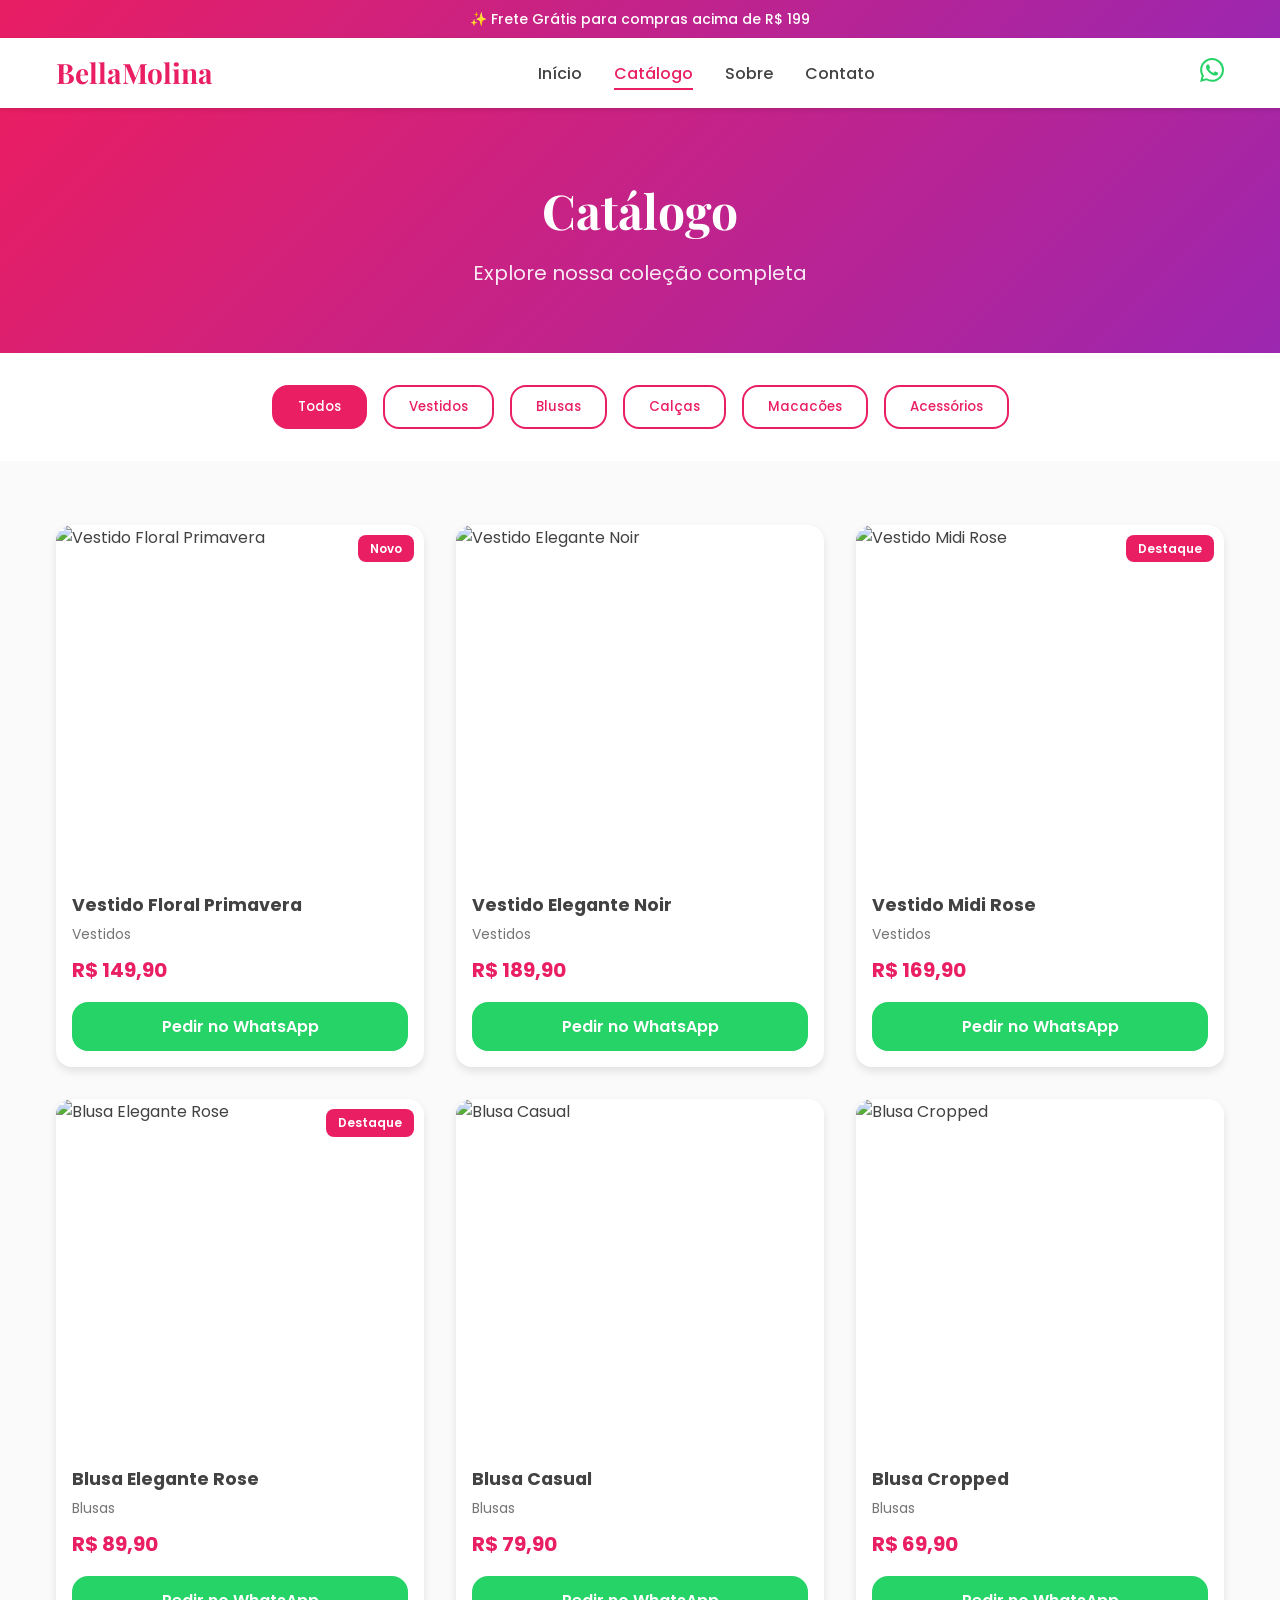
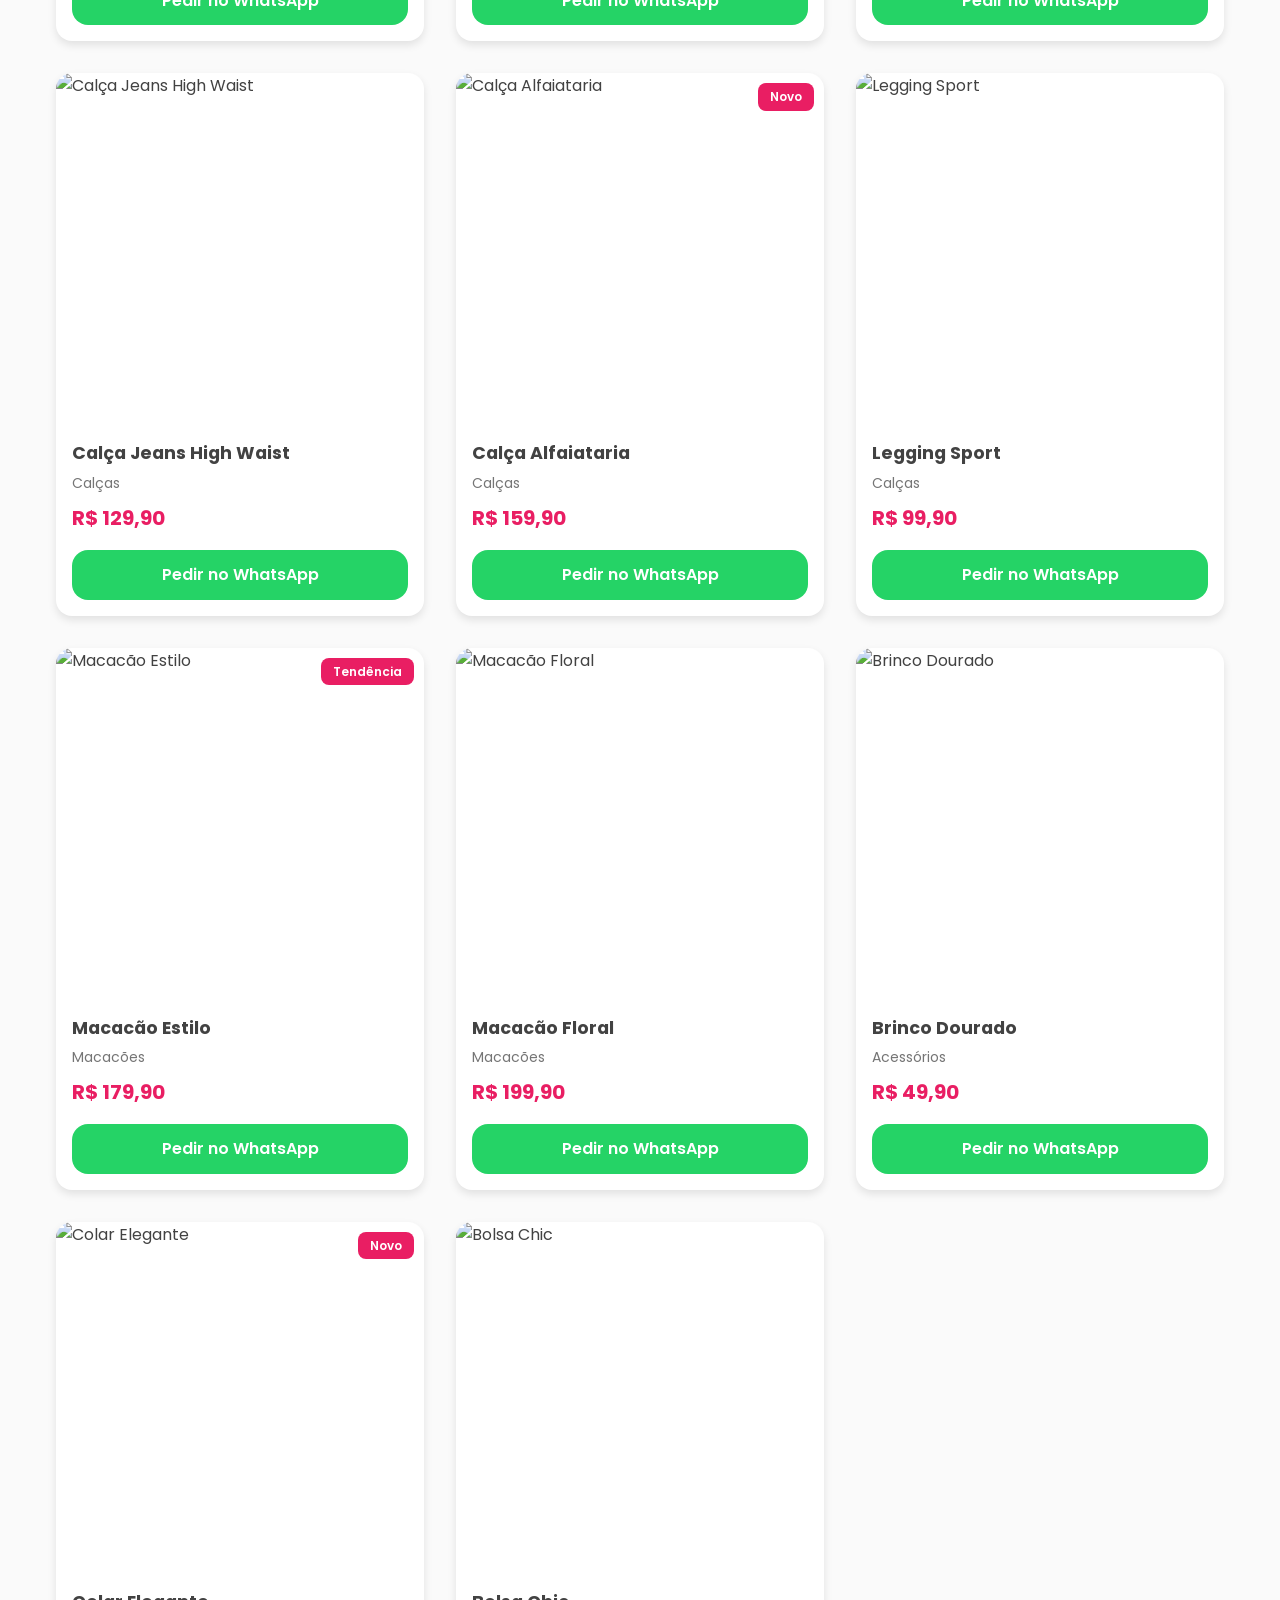
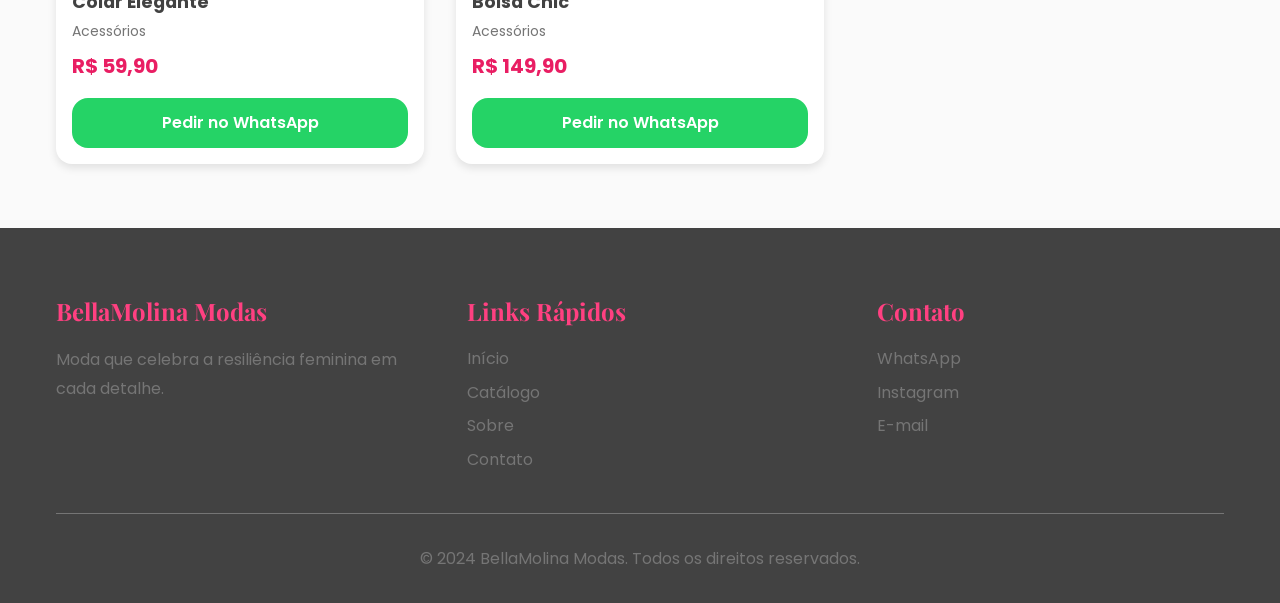
==== catalogo.html @ 5fe0efd4 "Site estático BellaMolina Modas - Catálogo com tema de resiliência" ====
<!DOCTYPE html>
<html lang="pt-BR">
<head>
    <meta charset="UTF-8">
    <meta name="viewport" content="width=device-width, initial-scale=1.0">
    <title>Catálogo | BellaMolina Modas</title>
    <link rel="stylesheet" href="styles.css">
    <link rel="preconnect" href="https://fonts.googleapis.com">
    <link rel="preconnect" href="https://fonts.gstatic.com" crossorigin>
    <link href="https://fonts.googleapis.com/css2?family=Poppins:wght@300;400;500;600;700&family=Playfair+Display:wght@400;500;600;700&display=swap" rel="stylesheet">
</head>
<body>
    <header>
        <div class="top-bar">
            <p>✨ Frete Grátis para compras acima de R$ 199</p>
        </div>
        <nav class="main-nav">
            <div class="nav-container">
                <div class="logo">
                    <h1>BellaMolina</h1>
                </div>
                <ul class="nav-links">
                    <li><a href="index.html">Início</a></li>
                    <li><a href="catalogo.html" class="active">Catálogo</a></li>
                    <li><a href="sobre.html">Sobre</a></li>
                    <li><a href="contato.html">Contato</a></li>
                </ul>
                <div class="nav-icons">
                    <a href="contato.html" class="whatsapp-btn">
                        <svg width="24" height="24" viewBox="0 0 24 24" fill="currentColor">
                            <path d="M17.472 14.382c-.297-.149-1.758-.867-2.03-.967-.273-.099-.471-.148-.67.15-.197.297-.767.966-.94 1.164-.173.199-.347.223-.644.075-.297-.15-1.255-.463-2.39-1.475-.883-.788-1.48-1.761-1.653-2.059-.173-.297-.018-.458.13-.606.134-.133.298-.347.446-.52.149-.174.198-.298.298-.497.099-.198.05-.371-.025-.52-.075-.149-.669-1.612-.916-2.207-.242-.579-.487-.5-.669-.51-.173-.008-.371-.01-.57-.01-.198 0-.52.074-.792.372-.272.297-1.04 1.016-1.04 2.479 0 1.462 1.065 2.875 1.213 3.074.149.198 2.096 3.2 5.077 4.487.709.306 1.262.489 1.694.625.712.227 1.36.195 1.871.118.571-.085 1.758-.719 2.006-1.413.248-.694.248-1.289.173-1.413-.074-.124-.272-.198-.57-.347m-5.421 7.403h-.004a9.87 9.87 0 01-5.031-1.378l-.361-.214-3.741.982.998-3.648-.235-.374a9.86 9.86 0 01-1.51-5.26c.001-5.45 4.436-9.884 9.888-9.884 2.64 0 5.122 1.03 6.988 2.898a9.825 9.825 0 012.893 6.994c-.003 5.45-4.437 9.884-9.885 9.884m8.413-18.297A11.815 11.815 0 0012.05 0C5.495 0 .16 5.335.157 11.892c0 2.096.547 4.142 1.588 5.945L.057 24l6.305-1.654a11.882 11.882 0 005.683 1.448h.005c6.554 0 11.89-5.335 11.893-11.893a11.821 11.821 0 00-3.48-8.413z"/>
                        </svg>
                    </a>
                    <div class="menu-toggle">
                        <span></span>
                        <span></span>
                        <span></span>
                    </div>
                </div>
            </div>
        </nav>
    </header>

    <main>
        <section class="page-header">
            <div class="container">
                <h1>Catálogo</h1>
                <p>Explore nossa coleção completa</p>
            </div>
        </section>

        <section class="catalogo-filtros">
            <div class="container">
                <div class="filtros-container">
                    <button class="filtro-btn active" data-categoria="todos">Todos</button>
                    <button class="filtro-btn" data-categoria="vestidos">Vestidos</button>
                    <button class="filtro-btn" data-categoria="blusas">Blusas</button>
                    <button class="filtro-btn" data-categoria="calcas">Calças</button>
                    <button class="filtro-btn" data-categoria="macacoes">Macacões</button>
                    <button class="filtro-btn" data-categoria="acessorios">Acessórios</button>
                </div>
            </div>
        </section>

        <section class="catalogo-produtos">
            <div class="container">
                <div class="produtos-grid">
                    <div class="produto-card" data-categoria="vestidos">
                        <div class="produto-image">
                            <img src="https://images.unsplash.com/photo-1515886657613-9f3515b0c78f?w=400" alt="Vestido Floral Primavera">
                            <div class="produto-badge">Novo</div>
                        </div>
                        <div class="produto-info">
                            <h3>Vestido Floral Primavera</h3>
                            <p class="categoria">Vestidos</p>
                            <p class="preco">R$ 149,90</p>
                            <a href="contato.html?produto=Vestido Floral Primavera" class="btn btn-whatsapp">Pedir no WhatsApp</a>
                        </div>
                    </div>

                    <div class="produto-card" data-categoria="vestidos">
                        <div class="produto-image">
                            <img src="https://images.unsplash.com/photo-1595777457583-95e059d581b8?w=400" alt="Vestido Elegante Noir">
                        </div>
                        <div class="produto-info">
                            <h3>Vestido Elegante Noir</h3>
                            <p class="categoria">Vestidos</p>
                            <p class="preco">R$ 189,90</p>
                            <a href="contato.html?produto=Vestido Elegante Noir" class="btn btn-whatsapp">Pedir no WhatsApp</a>
                        </div>
                    </div>

                    <div class="produto-card" data-categoria="vestidos">
                        <div class="produto-image">
                            <img src="https://images.unsplash.com/photo-1572804013309-59a88b7e92f1?w=400" alt="Vestido Midi Rose">
                            <div class="produto-badge">Destaque</div>
                        </div>
                        <div class="produto-info">
                            <h3>Vestido Midi Rose</h3>
                            <p class="categoria">Vestidos</p>
                            <p class="preco">R$ 169,90</p>
                            <a href="contato.html?produto=Vestido Midi Rose" class="btn btn-whatsapp">Pedir no WhatsApp</a>
                        </div>
                    </div>

                    <div class="produto-card" data-categoria="blusas">
                        <div class="produto-image">
                            <img src="https://images.unsplash.com/photo-1434389677669-e08b4cac3105?w=400" alt="Blusa Elegante Rose">
                            <div class="produto-badge">Destaque</div>
                        </div>
                        <div class="produto-info">
                            <h3>Blusa Elegante Rose</h3>
                            <p class="categoria">Blusas</p>
                            <p class="preco">R$ 89,90</p>
                            <a href="contato.html?produto=Blusa Elegante Rose" class="btn btn-whatsapp">Pedir no WhatsApp</a>
                        </div>
                    </div>

                    <div class="produto-card" data-categoria="blusas">
                        <div class="produto-image">
                            <img src="https://images.unsplash.com/photo-1564257631407-4deb1f99d992?w=400" alt="Blusa Casual">
                        </div>
                        <div class="produto-info">
                            <h3>Blusa Casual</h3>
                            <p class="categoria">Blusas</p>
                            <p class="preco">R$ 79,90</p>
                            <a href="contato.html?produto=Blusa Casual" class="btn btn-whatsapp">Pedir no WhatsApp</a>
                        </div>
                    </div>

                    <div class="produto-card" data-categoria="blusas">
                        <div class="produto-image">
                            <img src="https://images.unsplash.com/photo-1598554747436-c9293d6a588f?w=400" alt="Blusa Cropped">
                        </div>
                        <div class="produto-info">
                            <h3>Blusa Cropped</h3>
                            <p class="categoria">Blusas</p>
                            <p class="preco">R$ 69,90</p>
                            <a href="contato.html?produto=Blusa Cropped" class="btn btn-whatsapp">Pedir no WhatsApp</a>
                        </div>
                    </div>

                    <div class="produto-card" data-categoria="calcas">
                        <div class="produto-image">
                            <img src="https://images.unsplash.com/photo-1509631179647-0177331693ae?w=400" alt="Calça Jeans High Waist">
                        </div>
                        <div class="produto-info">
                            <h3>Calça Jeans High Waist</h3>
                            <p class="categoria">Calças</p>
                            <p class="preco">R$ 129,90</p>
                            <a href="contato.html?produto=Calça Jeans High Waist" class="btn btn-whatsapp">Pedir no WhatsApp</a>
                        </div>
                    </div>

                    <div class="produto-card" data-categoria="calcas">
                        <div class="produto-image">
                            <img src="https://images.unsplash.com/photo-1542272617-08f08330386e?w=400" alt="Calça Alfaiataria">
                            <div class="produto-badge">Novo</div>
                        </div>
                        <div class="produto-info">
                            <h3>Calça Alfaiataria</h3>
                            <p class="categoria">Calças</p>
                            <p class="preco">R$ 159,90</p>
                            <a href="contato.html?produto=Calça Alfaiataria" class="btn btn-whatsapp">Pedir no WhatsApp</a>
                        </div>
                    </div>

                    <div class="produto-card" data-categoria="calcas">
                        <div class="produto-image">
                            <img src="https://images.unsplash.com/photo-1594633312681-425c7b97ccd1?w=400" alt="Legging Sport">
                        </div>
                        <div class="produto-info">
                            <h3>Legging Sport</h3>
                            <p class="categoria">Calças</p>
                            <p class="preco">R$ 99,90</p>
                            <a href="contato.html?produto=Legging Sport" class="btn btn-whatsapp">Pedir no WhatsApp</a>
                        </div>
                    </div>

                    <div class="produto-card" data-categoria="macacoes">
                        <div class="produto-image">
                            <img src="https://images.unsplash.com/photo-1509631179647-0177331693ae?w=400" alt="Macacão Estilo">
                            <div class="produto-badge">Tendência</div>
                        </div>
                        <div class="produto-info">
                            <h3>Macacão Estilo</h3>
                            <p class="categoria">Macacões</p>
                            <p class="preco">R$ 179,90</p>
                            <a href="contato.html?produto=Macacão Estilo" class="btn btn-whatsapp">Pedir no WhatsApp</a>
                        </div>
                    </div>

                    <div class="produto-card" data-categoria="macacoes">
                        <div class="produto-image">
                            <img src="https://images.unsplash.com/photo-1515886657613-9f3515b0c78f?w=400" alt="Macacão Floral">
                        </div>
                        <div class="produto-info">
                            <h3>Macacão Floral</h3>
                            <p class="categoria">Macacões</p>
                            <p class="preco">R$ 199,90</p>
                            <a href="contato.html?produto=Macacão Floral" class="btn btn-whatsapp">Pedir no WhatsApp</a>
                        </div>
                    </div>

                    <div class="produto-card" data-categoria="acessorios">
                        <div class="produto-image">
                            <img src="https://images.unsplash.com/photo-1611085583191-a3b181a88401?w=400" alt="Brinco Dourado">
                        </div>
                        <div class="produto-info">
                            <h3>Brinco Dourado</h3>
                            <p class="categoria">Acessórios</p>
                            <p class="preco">R$ 49,90</p>
                            <a href="contato.html?produto=Brinco Dourado" class="btn btn-whatsapp">Pedir no WhatsApp</a>
                        </div>
                    </div>

                    <div class="produto-card" data-categoria="acessorios">
                        <div class="produto-image">
                            <img src="https://images.unsplash.com/photo-1611591437281-460bfbe1220a?w=400" alt="Colar Elegante">
                            <div class="produto-badge">Novo</div>
                        </div>
                        <div class="produto-info">
                            <h3>Colar Elegante</h3>
                            <p class="categoria">Acessórios</p>
                            <p class="preco">R$ 59,90</p>
                            <a href="contato.html?produto=Colar Elegante" class="btn btn-whatsapp">Pedir no WhatsApp</a>
                        </div>
                    </div>

                    <div class="produto-card" data-categoria="acessorios">
                        <div class="produto-image">
                            <img src="https://images.unsplash.com/photo-1584917865442-de89df76afd3?w=400" alt="Bolsa Chic">
                        </div>
                        <div class="produto-info">
                            <h3>Bolsa Chic</h3>
                            <p class="categoria">Acessórios</p>
                            <p class="preco">R$ 149,90</p>
                            <a href="contato.html?produto=Bolsa Chic" class="btn btn-whatsapp">Pedir no WhatsApp</a>
                        </div>
                    </div>
                </div>
            </div>
        </section>
    </main>

    <footer>
        <div class="container">
            <div class="footer-content">
                <div class="footer-section">
                    <h3>BellaMolina Modas</h3>
                    <p>Moda que celebra a resiliência feminina em cada detalhe.</p>
                </div>
                <div class="footer-section">
                    <h3>Links Rápidos</h3>
                    <ul>
                        <li><a href="index.html">Início</a></li>
                        <li><a href="catalogo.html">Catálogo</a></li>
                        <li><a href="sobre.html">Sobre</a></li>
                        <li><a href="contato.html">Contato</a></li>
                    </ul>
                </div>
                <div class="footer-section">
                    <h3>Contato</h3>
                    <ul>
                        <li><a href="contato.html">WhatsApp</a></li>
                        <li><a href="contato.html">Instagram</a></li>
                        <li><a href="contato.html">E-mail</a></li>
                    </ul>
                </div>
            </div>
            <div class="footer-bottom">
                <p>&copy; 2024 BellaMolina Modas. Todos os direitos reservados.</p>
            </div>
        </div>
    </footer>

    <script>
        // Mobile menu toggle
        const menuToggle = document.querySelector('.menu-toggle');
        const navLinks = document.querySelector('.nav-links');

        menuToggle.addEventListener('click', () => {
            navLinks.classList.toggle('active');
        });

        // Filtro de produtos
        const filtroBtns = document.querySelectorAll('.filtro-btn');
        const produtoCards = document.querySelectorAll('.produto-card');

        filtroBtns.forEach(btn => {
            btn.addEventListener('click', () => {
                // Remove active class from all buttons
                filtroBtns.forEach(b => b.classList.remove('active'));
                // Add active class to clicked button
                btn.classList.add('active');

                const categoria = btn.dataset.categoria;

                produtoCards.forEach(card => {
                    if (categoria === 'todos' || card.dataset.categoria === categoria) {
                        card.style.display = 'block';
                    } else {
                        card.style.display = 'none';
                    }
                });
            });
        });

        // Check URL for categoria parameter
        const urlParams = new URLSearchParams(window.location.search);
        const categoriaParam = urlParams.get('categoria');

        if (categoriaParam) {
            const categoriaBtn = document.querySelector(`[data-categoria="${categoriaParam}"]`);
            if (categoriaBtn) {
                categoriaBtn.click();
            }
        }
    </script>
</body>
</html>
---- styles.css ----
/* ===== RESET & BASE ===== */
* {
    margin: 0;
    padding: 0;
    box-sizing: border-box;
}

:root {
    /* Cores vibrantes femininas */
    --primary: #E91E63;
    --primary-light: #FF4081;
    --primary-dark: #C2185B;
    --secondary: #9C27B0;
    --secondary-light: #E040FB;
    --accent: #FF6F00;
    --gold: #FFD700;
    --coral: #FF6B6B;
    --lilac: #C8A2C8;
    --rose: #F7CAC9;
    
    /* Cores neutras */
    --white: #FFFFFF;
    --off-white: #FAFAFA;
    --gray-light: #F5F5F5;
    --gray: #757575;
    --gray-dark: #424242;
    --black: #212121;
    
    /* Fontes */
    --font-primary: 'Poppins', sans-serif;
    --font-display: 'Playfair Display', serif;
    
    /* Espaçamento */
    --spacing-xs: 0.5rem;
    --spacing-sm: 1rem;
    --spacing-md: 2rem;
    --spacing-lg: 4rem;
    --spacing-xl: 6rem;
    
    /* Border radius */
    --radius-sm: 4px;
    --radius-md: 8px;
    --radius-lg: 16px;
    --radius-xl: 24px;
    
    /* Shadows */
    --shadow-sm: 0 2px 4px rgba(0, 0, 0, 0.1);
    --shadow-md: 0 4px 8px rgba(0, 0, 0, 0.1);
    --shadow-lg: 0 8px 16px rgba(0, 0, 0, 0.15);
    --shadow-xl: 0 16px 32px rgba(0, 0, 0, 0.2);
}

body {
    font-family: var(--font-primary);
    color: var(--gray-dark);
    background-color: var(--off-white);
    line-height: 1.6;
}

.container {
    max-width: 1200px;
    margin: 0 auto;
    padding: 0 var(--spacing-sm);
}

/* ===== HEADER ===== */
.top-bar {
    background: linear-gradient(135deg, var(--primary) 0%, var(--secondary) 100%);
    color: var(--white);
    text-align: center;
    padding: var(--spacing-xs);
    font-size: 0.875rem;
    font-weight: 500;
}

.main-nav {
    background: var(--white);
    box-shadow: var(--shadow-sm);
    position: sticky;
    top: 0;
    z-index: 1000;
}

.nav-container {
    max-width: 1200px;
    margin: 0 auto;
    padding: 0 var(--spacing-sm);
    display: flex;
    justify-content: space-between;
    align-items: center;
    height: 70px;
}

.logo h1 {
    font-family: var(--font-display);
    font-size: 1.75rem;
    color: var(--primary);
    font-weight: 700;
}

.nav-links {
    display: flex;
    list-style: none;
    gap: var(--spacing-md);
}

.nav-links a {
    text-decoration: none;
    color: var(--gray-dark);
    font-weight: 500;
    transition: color 0.3s ease;
    position: relative;
}

.nav-links a:hover,
.nav-links a.active {
    color: var(--primary);
}

.nav-links a.active::after {
    content: '';
    position: absolute;
    bottom: -5px;
    left: 0;
    width: 100%;
    height: 2px;
    background: var(--primary);
}

.nav-icons {
    display: flex;
    align-items: center;
    gap: var(--spacing-sm);
}

.whatsapp-btn {
    color: #25D366;
    transition: transform 0.3s ease;
}

.whatsapp-btn:hover {
    transform: scale(1.1);
}

.menu-toggle {
    display: none;
    flex-direction: column;
    cursor: pointer;
    gap: 4px;
}

.menu-toggle span {
    width: 25px;
    height: 3px;
    background: var(--gray-dark);
    transition: all 0.3s ease;
}

/* ===== HERO ===== */
.hero {
    background: linear-gradient(135deg, var(--rose) 0%, var(--lilac) 100%);
    padding: var(--spacing-xl) 0;
    display: flex;
    align-items: center;
    min-height: 600px;
}

.hero .container {
    display: grid;
    grid-template-columns: 1fr 1fr;
    gap: var(--spacing-lg);
    align-items: center;
}

.hero-content h2 {
    font-family: var(--font-display);
    font-size: 3.5rem;
    color: var(--primary-dark);
    margin-bottom: var(--spacing-sm);
    line-height: 1.2;
}

.hero-content p {
    font-size: 1.25rem;
    color: var(--gray-dark);
    margin-bottom: var(--spacing-md);
}

.hero-buttons {
    display: flex;
    gap: var(--spacing-sm);
}

.hero-image img {
    width: 100%;
    height: auto;
    border-radius: var(--radius-xl);
    box-shadow: var(--shadow-xl);
}

/* ===== BUTTONS ===== */
.btn {
    display: inline-block;
    padding: 12px 32px;
    border-radius: var(--radius-lg);
    text-decoration: none;
    font-weight: 600;
    transition: all 0.3s ease;
    cursor: pointer;
    border: none;
    font-size: 1rem;
}

.btn-primary {
    background: linear-gradient(135deg, var(--primary) 0%, var(--primary-light) 100%);
    color: var(--white);
}

.btn-primary:hover {
    transform: translateY(-2px);
    box-shadow: var(--shadow-lg);
}

.btn-secondary {
    background: var(--white);
    color: var(--primary);
    border: 2px solid var(--primary);
}

.btn-secondary:hover {
    background: var(--primary);
    color: var(--white);
}

.btn-outline {
    background: transparent;
    color: var(--primary);
    border: 2px solid var(--primary);
}

.btn-outline:hover {
    background: var(--primary);
    color: var(--white);
}

.btn-whatsapp {
    background: #25D366;
    color: var(--white);
    width: 100%;
    text-align: center;
}

.btn-whatsapp:hover {
    background: #1EBE57;
    transform: translateY(-2px);
}

.btn-whatsapp-large {
    background: #25D366;
    color: var(--white);
    padding: 16px 48px;
    font-size: 1.1rem;
}

.btn-whatsapp-large:hover {
    background: #1EBE57;
    transform: translateY(-2px);
}

.btn-instagram {
    background: linear-gradient(45deg, #f09433 0%, #e6683c 25%, #dc2743 50%, #cc2366 75%, #bc1888 100%);
    color: var(--white);
    width: 100%;
    text-align: center;
}

.btn-instagram:hover {
    transform: translateY(-2px);
    box-shadow: var(--shadow-lg);
}

/* ===== SECTIONS ===== */
section {
    padding: var(--spacing-lg) 0;
}

.text-center {
    text-align: center;
    margin-top: var(--spacing-md);
}

/* ===== RESILIÊNCIA ===== */
.resiliencia {
    background: var(--white);
}

.resiliencia h2 {
    font-family: var(--font-display);
    font-size: 2.5rem;
    color: var(--primary);
    text-align: center;
    margin-bottom: var(--spacing-sm);
}

.resiliencia > .container > p {
    text-align: center;
    font-size: 1.25rem;
    max-width: 800px;
    margin: 0 auto var(--spacing-md);
    color: var(--gray);
}

.resiliencia-cards {
    display: grid;
    grid-template-columns: repeat(auto-fit, minmax(250px, 1fr));
    gap: var(--spacing-md);
    margin-top: var(--spacing-md);
}

.card {
    background: linear-gradient(135deg, var(--rose) 0%, var(--white) 100%);
    padding: var(--spacing-md);
    border-radius: var(--radius-lg);
    text-align: center;
    box-shadow: var(--shadow-md);
    transition: transform 0.3s ease;
}

.card:hover {
    transform: translateY(-5px);
}

.card-icon {
    font-size: 3rem;
    margin-bottom: var(--spacing-sm);
}

.card h3 {
    font-family: var(--font-display);
    font-size: 1.5rem;
    color: var(--primary-dark);
    margin-bottom: var(--spacing-xs);
}

.card p {
    color: var(--gray);
}

/* ===== DESTAQUES ===== */
.destaques {
    background: var(--off-white);
}

.destaques h2 {
    font-family: var(--font-display);
    font-size: 2.5rem;
    color: var(--primary);
    text-align: center;
    margin-bottom: var(--spacing-md);
}

/* ===== PRODUTOS GRID ===== */
.produtos-grid {
    display: grid;
    grid-template-columns: repeat(auto-fill, minmax(280px, 1fr));
    gap: var(--spacing-md);
}

.produto-card {
    background: var(--white);
    border-radius: var(--radius-lg);
    overflow: hidden;
    box-shadow: var(--shadow-md);
    transition: transform 0.3s ease, box-shadow 0.3s ease;
}

.produto-card:hover {
    transform: translateY(-5px);
    box-shadow: var(--shadow-lg);
}

.produto-image {
    position: relative;
    height: 350px;
    overflow: hidden;
}

.produto-image img {
    width: 100%;
    height: 100%;
    object-fit: cover;
    transition: transform 0.3s ease;
}

.produto-card:hover .produto-image img {
    transform: scale(1.05);
}

.produto-badge {
    position: absolute;
    top: 10px;
    right: 10px;
    background: var(--primary);
    color: var(--white);
    padding: 4px 12px;
    border-radius: var(--radius-md);
    font-size: 0.75rem;
    font-weight: 600;
}

.produto-info {
    padding: var(--spacing-sm);
}

.produto-info h3 {
    font-size: 1.1rem;
    color: var(--gray-dark);
    margin-bottom: 4px;
}

.produto-info .categoria {
    font-size: 0.875rem;
    color: var(--gray);
    margin-bottom: 8px;
}

.produto-info .preco {
    font-size: 1.25rem;
    color: var(--primary);
    font-weight: 700;
    margin-bottom: var(--spacing-sm);
}

/* ===== CATEGORIAS ===== */
.categorias {
    background: var(--white);
}

.categorias h2 {
    font-family: var(--font-display);
    font-size: 2.5rem;
    color: var(--primary);
    text-align: center;
    margin-bottom: var(--spacing-md);
}

.categorias-grid {
    display: grid;
    grid-template-columns: repeat(auto-fill, minmax(250px, 1fr));
    gap: var(--spacing-md);
}

.categoria-card {
    position: relative;
    height: 250px;
    border-radius: var(--radius-lg);
    overflow: hidden;
    text-decoration: none;
}

.categoria-card img {
    width: 100%;
    height: 100%;
    object-fit: cover;
    transition: transform 0.3s ease;
}

.categoria-card:hover img {
    transform: scale(1.1);
}

.categoria-overlay {
    position: absolute;
    top: 0;
    left: 0;
    width: 100%;
    height: 100%;
    background: linear-gradient(to top, rgba(0, 0, 0, 0.7) 0%, transparent 100%);
    display: flex;
    align-items: flex-end;
    padding: var(--spacing-sm);
}

.categoria-overlay span {
    color: var(--white);
    font-family: var(--font-display);
    font-size: 1.5rem;
    font-weight: 600;
}

/* ===== PAGE HEADER ===== */
.page-header {
    background: linear-gradient(135deg, var(--primary) 0%, var(--secondary) 100%);
    color: var(--white);
    padding: var(--spacing-lg) 0;
    text-align: center;
}

.page-header h1 {
    font-family: var(--font-display);
    font-size: 3rem;
    margin-bottom: var(--spacing-xs);
}

.page-header p {
    font-size: 1.25rem;
    opacity: 0.9;
}

/* ===== CATÁLOGO FILTROS ===== */
.catalogo-filtros {
    background: var(--white);
    padding: var(--spacing-md) 0;
}

.filtros-container {
    display: flex;
    flex-wrap: wrap;
    gap: var(--spacing-sm);
    justify-content: center;
}

.filtro-btn {
    padding: 10px 24px;
    border: 2px solid var(--primary);
    background: transparent;
    color: var(--primary);
    border-radius: var(--radius-lg);
    font-weight: 500;
    cursor: pointer;
    transition: all 0.3s ease;
    font-family: var(--font-primary);
}

.filtro-btn:hover,
.filtro-btn.active {
    background: var(--primary);
    color: var(--white);
}

.catalogo-produtos {
    padding: var(--spacing-lg) 0;
    background: var(--off-white);
}

/* ===== SOBRE ===== */
.sobre-historia {
    background: var(--white);
}

.historia-content {
    display: grid;
    grid-template-columns: 1fr 1fr;
    gap: var(--spacing-lg);
    align-items: center;
}

.historia-text h2 {
    font-family: var(--font-display);
    font-size: 2.5rem;
    color: var(--primary);
    margin-bottom: var(--spacing-sm);
}

.historia-text p {
    margin-bottom: var(--spacing-sm);
    color: var(--gray);
    line-height: 1.8;
}

.historia-image img {
    width: 100%;
    height: auto;
    border-radius: var(--radius-xl);
    box-shadow: var(--shadow-lg);
}

/* ===== VALORES ===== */
.valores {
    background: linear-gradient(135deg, var(--rose) 0%, var(--lilac) 100%);
}

.valores h2 {
    font-family: var(--font-display);
    font-size: 2.5rem;
    color: var(--primary-dark);
    text-align: center;
    margin-bottom: var(--spacing-md);
}

.valores-grid {
    display: grid;
    grid-template-columns: repeat(auto-fit, minmax(250px, 1fr));
    gap: var(--spacing-md);
}

.valor-card {
    background: var(--white);
    padding: var(--spacing-md);
    border-radius: var(--radius-lg);
    text-align: center;
    box-shadow: var(--shadow-md);
    transition: transform 0.3s ease;
}

.valor-card:hover {
    transform: translateY(-5px);
}

.valor-icon {
    font-size: 3rem;
    margin-bottom: var(--spacing-sm);
}

.valor-card h3 {
    font-family: var(--font-display);
    font-size: 1.5rem;
    color: var(--primary);
    margin-bottom: var(--spacing-xs);
}

.valor-card p {
    color: var(--gray);
}

/* ===== TIMELINE ===== */
.timeline {
    background: var(--white);
}

.timeline h2 {
    font-family: var(--font-display);
    font-size: 2.5rem;
    color: var(--primary);
    text-align: center;
    margin-bottom: var(--spacing-lg);
}

.timeline-container {
    max-width: 800px;
    margin: 0 auto;
}

.timeline-item {
    display: flex;
    gap: var(--spacing-md);
    margin-bottom: var(--spacing-md);
    align-items: flex-start;
}

.timeline-year {
    background: var(--primary);
    color: var(--white);
    padding: var(--spacing-sm);
    border-radius: var(--radius-lg);
    font-weight: 700;
    font-size: 1.25rem;
    min-width: 100px;
    text-align: center;
}

.timeline-content h3 {
    font-family: var(--font-display);
    font-size: 1.5rem;
    color: var(--primary);
    margin-bottom: var(--spacing-xs);
}

.timeline-content p {
    color: var(--gray);
}

/* ===== CTA SECTION ===== */
.cta-section {
    background: linear-gradient(135deg, var(--primary) 0%, var(--secondary) 100%);
    color: var(--white);
    text-align: center;
    padding: var(--spacing-xl) 0;
}

.cta-section h2 {
    font-family: var(--font-display);
    font-size: 2.5rem;
    margin-bottom: var(--spacing-sm);
}

.cta-section p {
    font-size: 1.25rem;
    margin-bottom: var(--spacing-md);
    opacity: 0.9;
}

/* ===== CONTATO ===== */
.contato-info {
    background: var(--off-white);
}

.contato-grid {
    display: grid;
    grid-template-columns: repeat(auto-fit, minmax(300px, 1fr));
    gap: var(--spacing-md);
}

.contato-card {
    background: var(--white);
    padding: var(--spacing-md);
    border-radius: var(--radius-lg);
    text-align: center;
    box-shadow: var(--shadow-md);
    transition: transform 0.3s ease;
}

.contato-card:hover {
    transform: translateY(-5px);
}

.whatsapp-card {
    border: 2px solid #25D366;
}

.contato-icon {
    color: var(--primary);
    margin-bottom: var(--spacing-sm);
}

.contato-card h3 {
    font-family: var(--font-display);
    font-size: 1.5rem;
    color: var(--primary);
    margin-bottom: var(--spacing-sm);
}

.contato-card p {
    color: var(--gray);
    margin-bottom: var(--spacing-sm);
}

/* ===== PRODUTO INTERESSE ===== */
.produto-interesse {
    background: var(--white);
    padding: var(--spacing-md) 0;
}

.produto-interesse-card {
    background: linear-gradient(135deg, var(--rose) 0%, var(--lilac) 100%);
    padding: var(--spacing-md);
    border-radius: var(--radius-lg);
    text-align: center;
    max-width: 600px;
    margin: 0 auto;
}

.produto-interesse-card h2 {
    font-family: var(--font-display);
    font-size: 2rem;
    color: var(--primary-dark);
    margin-bottom: var(--spacing-sm);
}

.produto-nome {
    font-size: 1.25rem;
    color: var(--gray-dark);
    margin-bottom: var(--spacing-md);
    font-weight: 600;
}

/* ===== HORÁRIOS ===== */
.horarios {
    background: var(--off-white);
}

.horarios h2 {
    font-family: var(--font-display);
    font-size: 2.5rem;
    color: var(--primary);
    text-align: center;
    margin-bottom: var(--spacing-md);
}

.horarios-list {
    max-width: 500px;
    margin: 0 auto;
}

.horario-item {
    display: flex;
    justify-content: space-between;
    padding: var(--spacing-sm);
    background: var(--white);
    border-radius: var(--radius-md);
    margin-bottom: var(--spacing-xs);
    box-shadow: var(--shadow-sm);
}

.horario-item .dia {
    font-weight: 600;
    color: var(--primary);
}

.horario-item .hora {
    color: var(--gray);
}

/* ===== FOOTER ===== */
footer {
    background: var(--gray-dark);
    color: var(--white);
    padding: var(--spacing-lg) 0 var(--spacing-md);
}

.footer-content {
    display: grid;
    grid-template-columns: repeat(auto-fit, minmax(250px, 1fr));
    gap: var(--spacing-lg);
    margin-bottom: var(--spacing-md);
}

.footer-section h3 {
    font-family: var(--font-display);
    font-size: 1.5rem;
    margin-bottom: var(--spacing-sm);
    color: var(--primary-light);
}

.footer-section p {
    color: var(--gray);
    line-height: 1.8;
}

.footer-section ul {
    list-style: none;
}

.footer-section ul li {
    margin-bottom: var(--spacing-xs);
}

.footer-section ul li a {
    color: var(--gray);
    text-decoration: none;
    transition: color 0.3s ease;
}

.footer-section ul li a:hover {
    color: var(--primary-light);
}

.footer-bottom {
    text-align: center;
    padding-top: var(--spacing-md);
    border-top: 1px solid var(--gray);
    color: var(--gray);
}

/* ===== RESPONSIVE ===== */
@media (max-width: 768px) {
    .nav-links {
        position: fixed;
        top: 70px;
        left: -100%;
        width: 100%;
        height: calc(100vh - 70px);
        background: var(--white);
        flex-direction: column;
        justify-content: center;
        align-items: center;
        transition: left 0.3s ease;
    }

    .nav-links.active {
        left: 0;
    }

    .menu-toggle {
        display: flex;
    }

    .hero .container {
        grid-template-columns: 1fr;
        text-align: center;
    }

    .hero-content h2 {
        font-size: 2.5rem;
    }

    .hero-buttons {
        justify-content: center;
    }

    .hero-image {
        order: -1;
    }

    .historia-content {
        grid-template-columns: 1fr;
    }

    .historia-image {
        order: -1;
    }

    .page-header h1 {
        font-size: 2rem;
    }

    .page-header p {
        font-size: 1rem;
    }
}

@media (max-width: 480px) {
    .hero-content h2 {
        font-size: 2rem;
    }

    .hero-content p {
        font-size: 1rem;
    }

    .hero-buttons {
        flex-direction: column;
    }

    .btn {
        width: 100%;
        text-align: center;
    }

    .resiliencia-cards,
    .produtos-grid,
    .categorias-grid,
    .valores-grid,
    .contato-grid {
        grid-template-columns: 1fr;
    }

    .filtros-container {
        flex-direction: column;
    }

    .filtro-btn {
        width: 100%;
    }
}
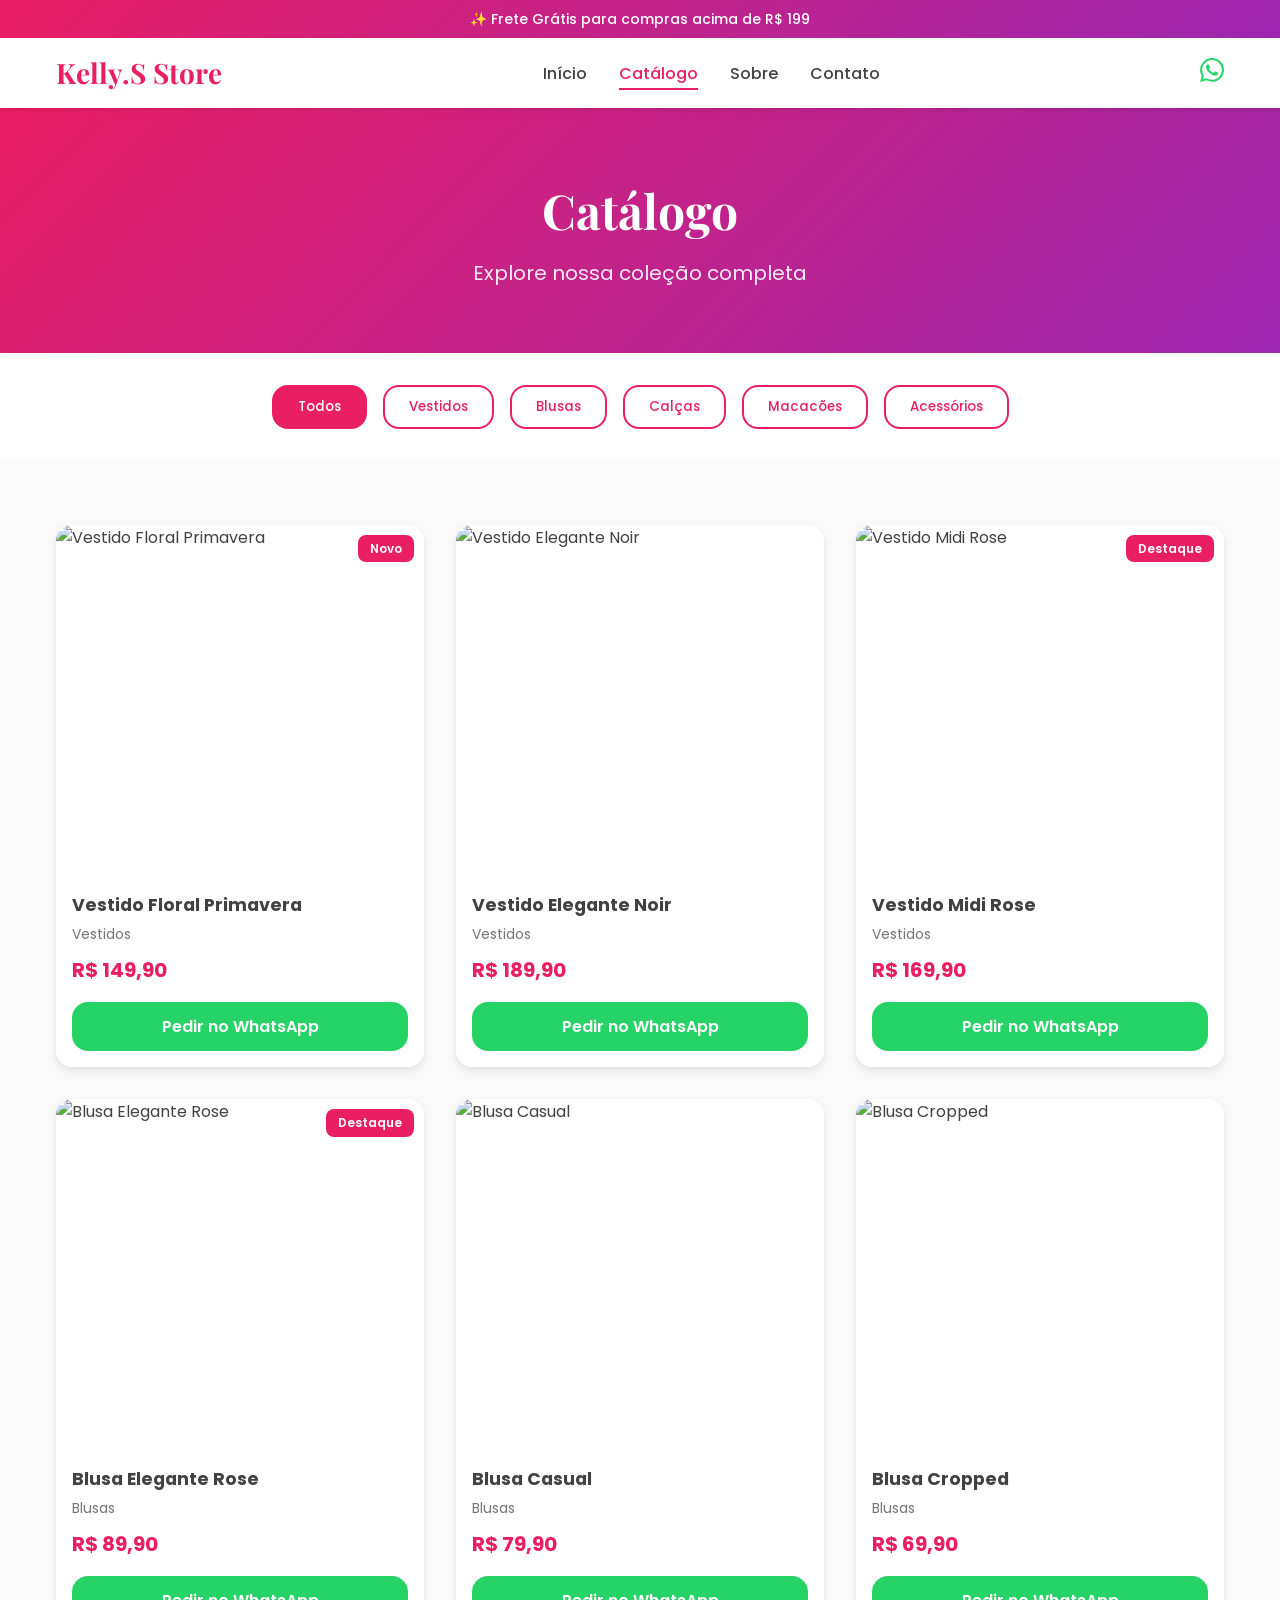
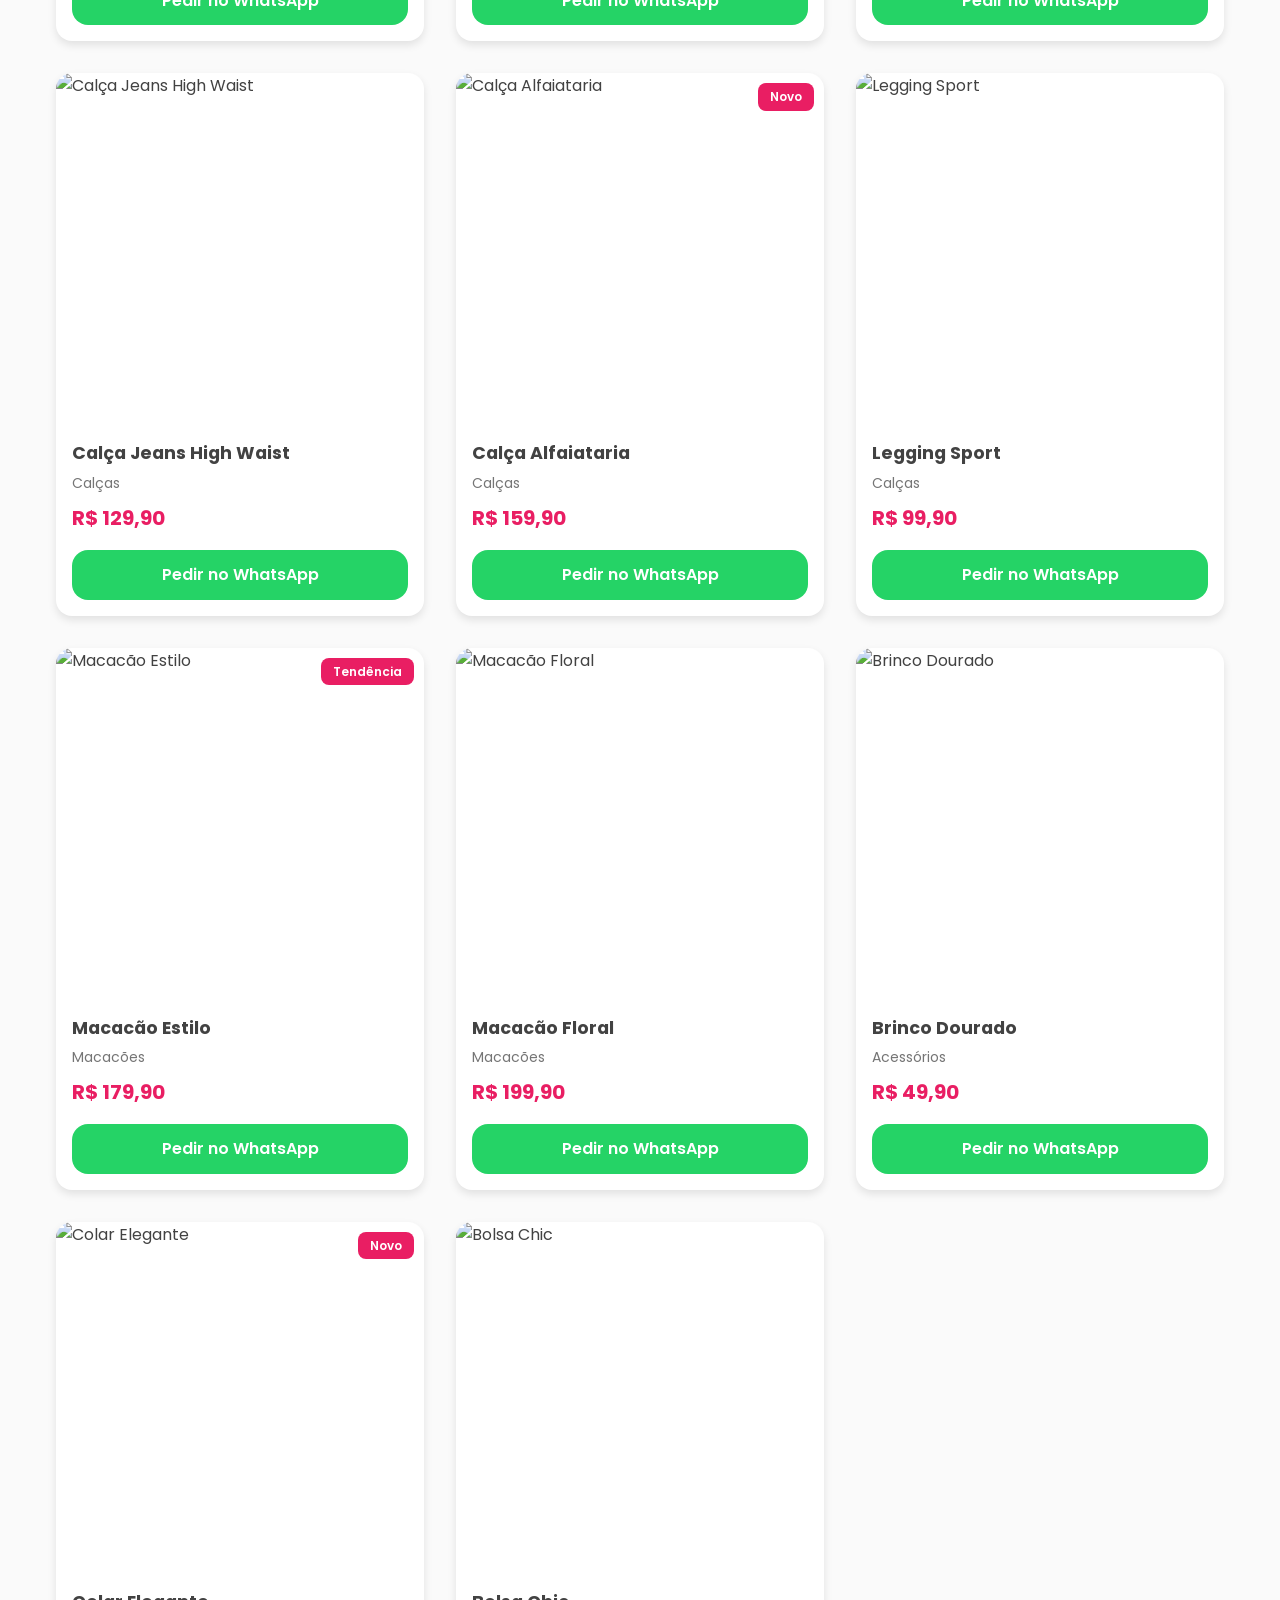
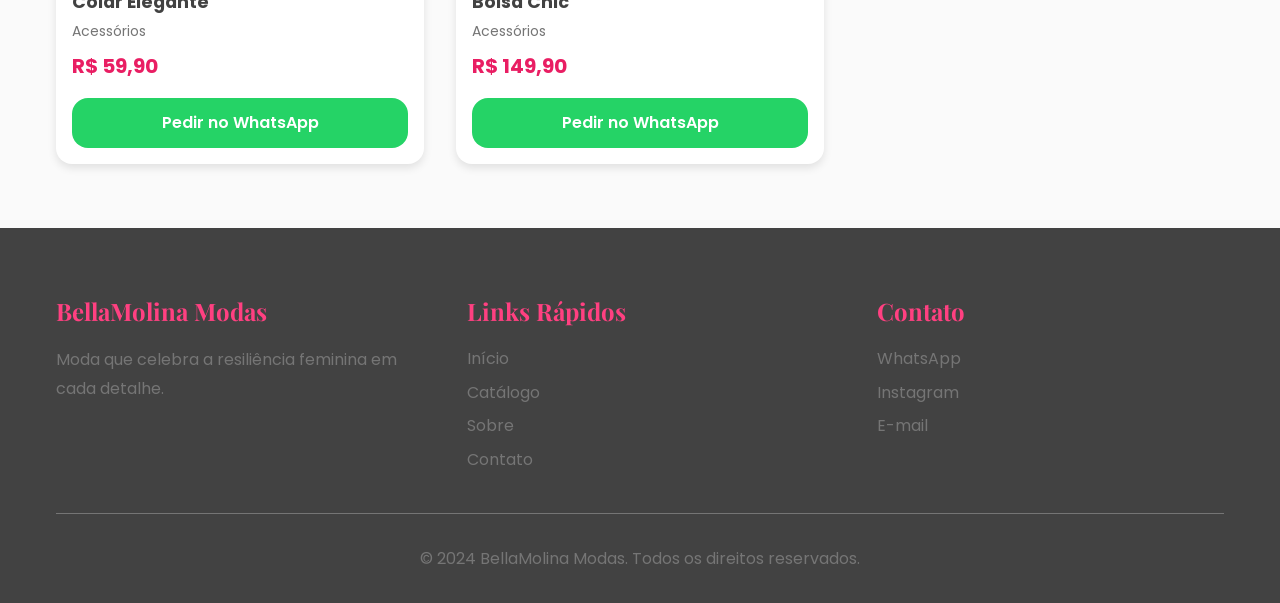
==== commit 874df580: "Atualizar nome da marca para Kelly.S Store" ====
--- a/catalogo.html
+++ b/catalogo.html
@@ -3,7 +3,7 @@
 <head>
     <meta charset="UTF-8">
     <meta name="viewport" content="width=device-width, initial-scale=1.0">
-    <title>Catálogo | BellaMolina Modas</title>
+    <title>Catálogo | Kelly.S Store</title>
     <link rel="stylesheet" href="styles.css">
     <link rel="preconnect" href="https://fonts.googleapis.com">
     <link rel="preconnect" href="https://fonts.gstatic.com" crossorigin>
@@ -17,7 +17,7 @@
         <nav class="main-nav">
             <div class="nav-container">
                 <div class="logo">
-                    <h1>BellaMolina</h1>
+                    <h1>Kelly.S Store</h1>
                 </div>
                 <ul class="nav-links">
                     <li><a href="index.html">Início</a></li>
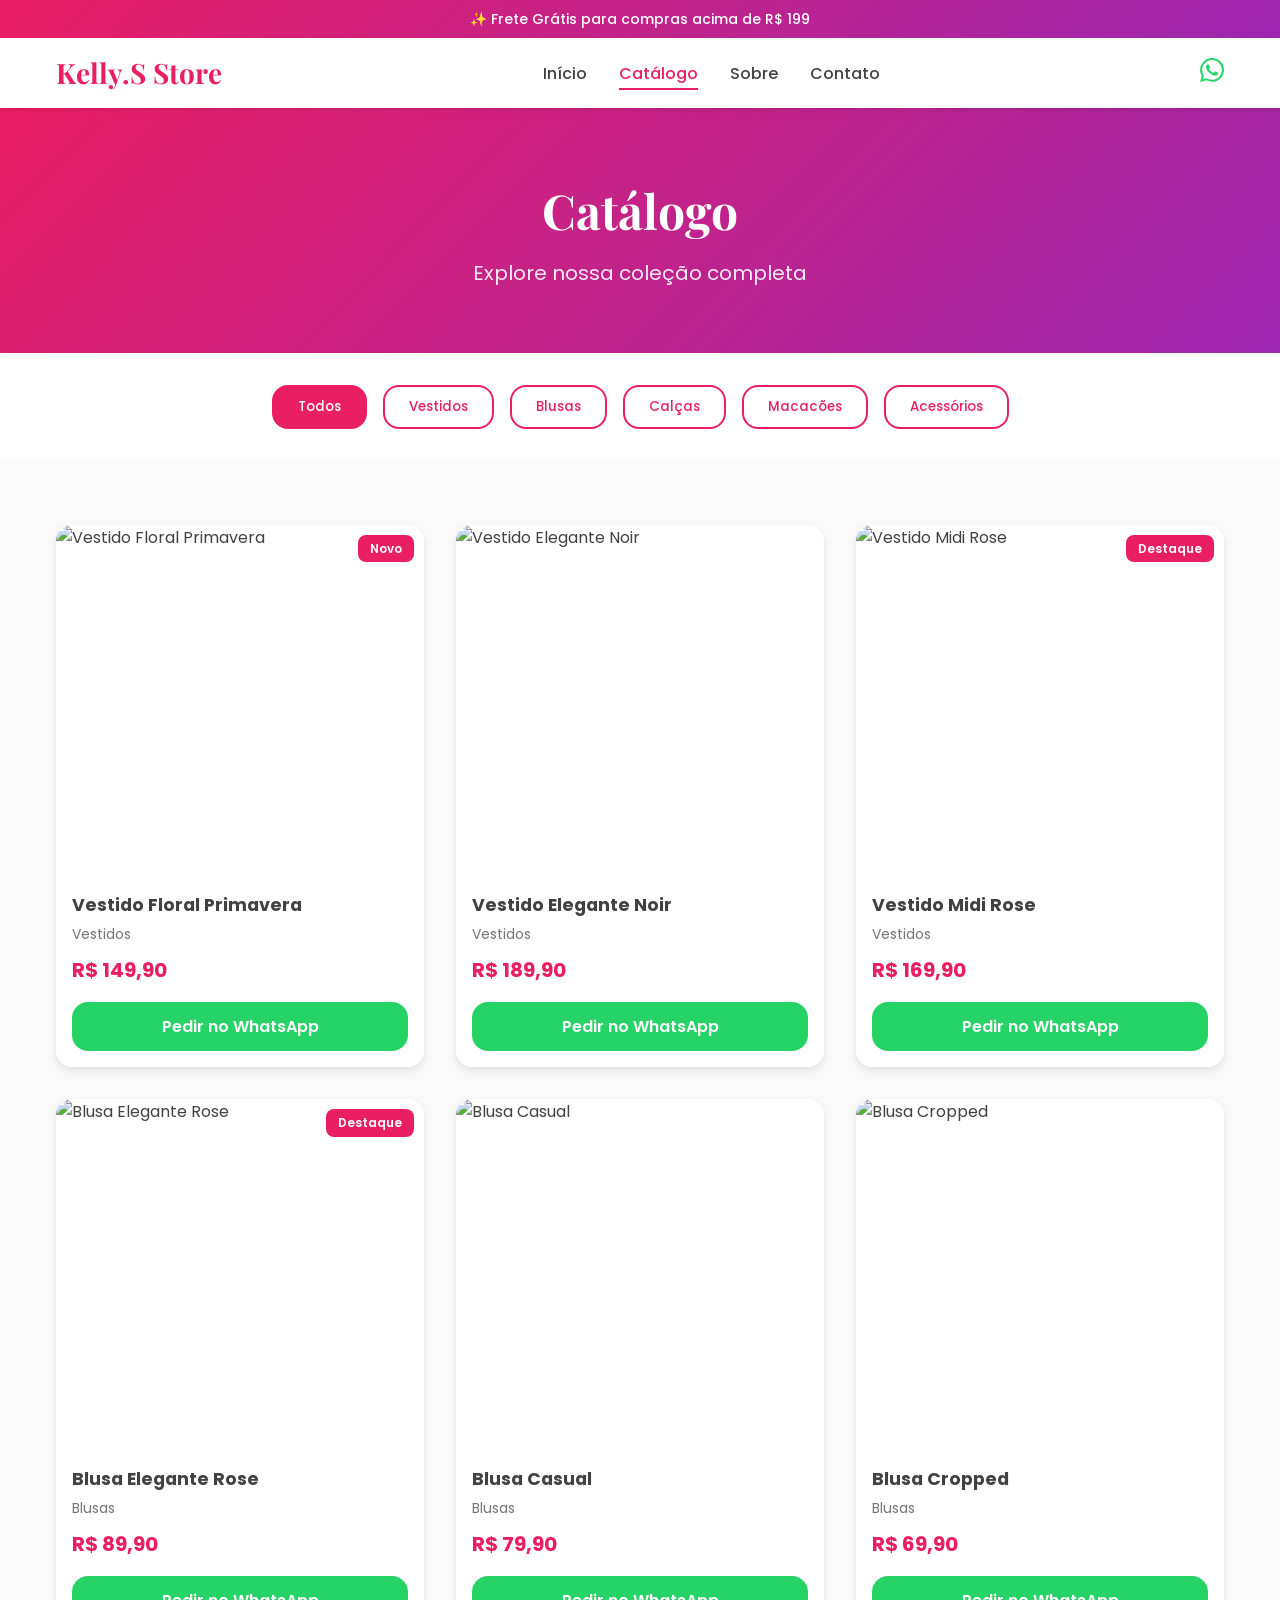
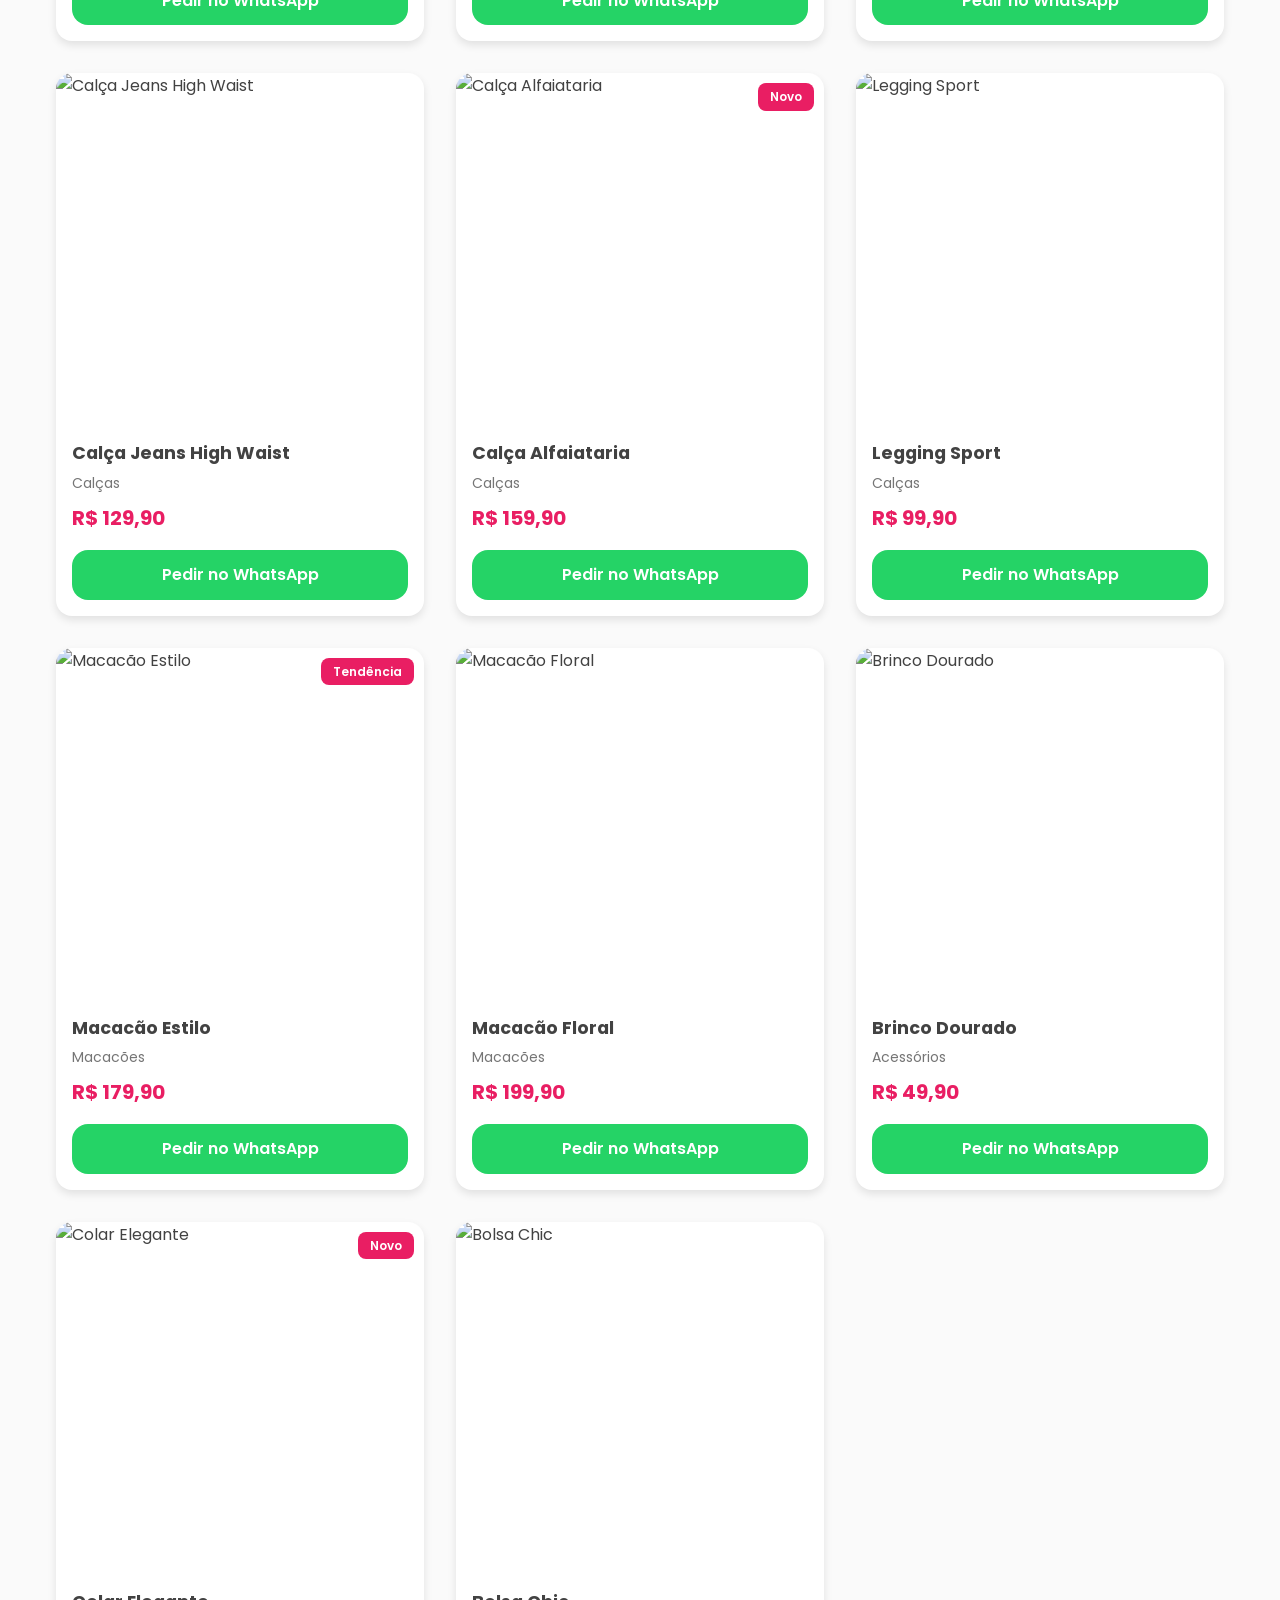
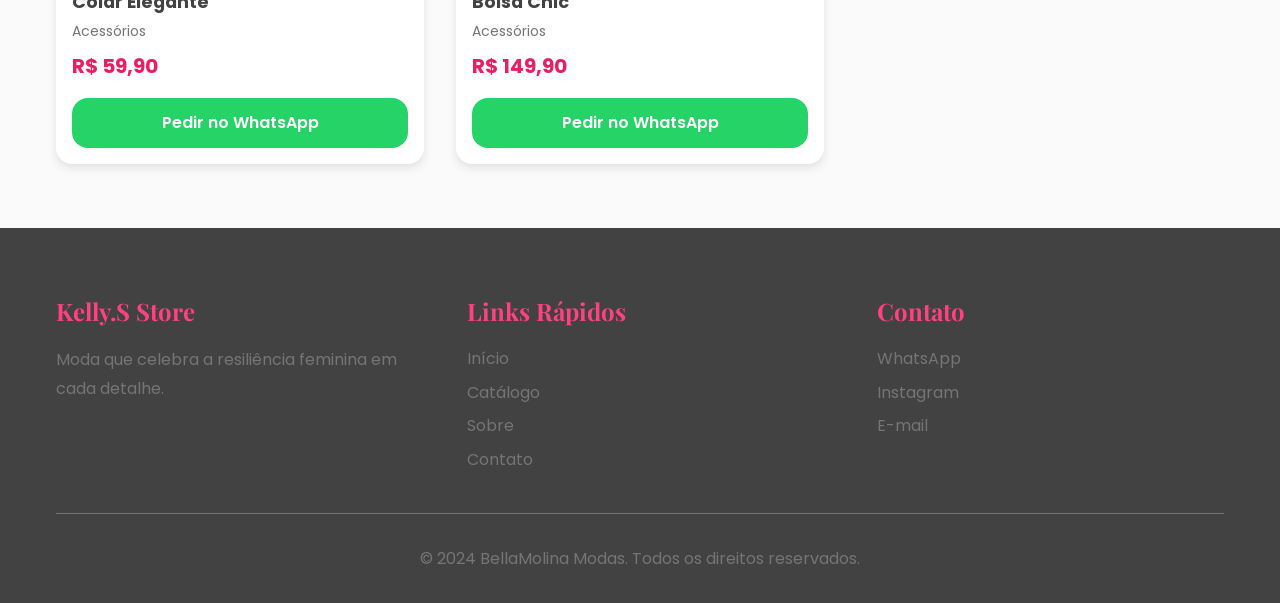
==== commit 10cf062e: "Remover .html das URLs para links mais profissionais" ====
--- a/catalogo.html
+++ b/catalogo.html
@@ -20,13 +20,13 @@
                     <h1>Kelly.S Store</h1>
                 </div>
                 <ul class="nav-links">
-                    <li><a href="index.html">Início</a></li>
-                    <li><a href="catalogo.html" class="active">Catálogo</a></li>
-                    <li><a href="sobre.html">Sobre</a></li>
-                    <li><a href="contato.html">Contato</a></li>
+                    <li><a href="/">Início</a></li>
+                    <li><a href="/catalogo" class="active">Catálogo</a></li>
+                    <li><a href="/sobre">Sobre</a></li>
+                    <li><a href="/contato">Contato</a></li>
                 </ul>
                 <div class="nav-icons">
-                    <a href="contato.html" class="whatsapp-btn">
+                    <a href="/contato" class="whatsapp-btn">
                         <svg width="24" height="24" viewBox="0 0 24 24" fill="currentColor">
                             <path d="M17.472 14.382c-.297-.149-1.758-.867-2.03-.967-.273-.099-.471-.148-.67.15-.197.297-.767.966-.94 1.164-.173.199-.347.223-.644.075-.297-.15-1.255-.463-2.39-1.475-.883-.788-1.48-1.761-1.653-2.059-.173-.297-.018-.458.13-.606.134-.133.298-.347.446-.52.149-.174.198-.298.298-.497.099-.198.05-.371-.025-.52-.075-.149-.669-1.612-.916-2.207-.242-.579-.487-.5-.669-.51-.173-.008-.371-.01-.57-.01-.198 0-.52.074-.792.372-.272.297-1.04 1.016-1.04 2.479 0 1.462 1.065 2.875 1.213 3.074.149.198 2.096 3.2 5.077 4.487.709.306 1.262.489 1.694.625.712.227 1.36.195 1.871.118.571-.085 1.758-.719 2.006-1.413.248-.694.248-1.289.173-1.413-.074-.124-.272-.198-.57-.347m-5.421 7.403h-.004a9.87 9.87 0 01-5.031-1.378l-.361-.214-3.741.982.998-3.648-.235-.374a9.86 9.86 0 01-1.51-5.26c.001-5.45 4.436-9.884 9.888-9.884 2.64 0 5.122 1.03 6.988 2.898a9.825 9.825 0 012.893 6.994c-.003 5.45-4.437 9.884-9.885 9.884m8.413-18.297A11.815 11.815 0 0012.05 0C5.495 0 .16 5.335.157 11.892c0 2.096.547 4.142 1.588 5.945L.057 24l6.305-1.654a11.882 11.882 0 005.683 1.448h.005c6.554 0 11.89-5.335 11.893-11.893a11.821 11.821 0 00-3.48-8.413z"/>
                         </svg>
@@ -74,7 +74,7 @@
                             <h3>Vestido Floral Primavera</h3>
                             <p class="categoria">Vestidos</p>
                             <p class="preco">R$ 149,90</p>
-                            <a href="contato.html?produto=Vestido Floral Primavera" class="btn btn-whatsapp">Pedir no WhatsApp</a>
+                            <a href="/contato?produto=Vestido Floral Primavera" class="btn btn-whatsapp">Pedir no WhatsApp</a>
                         </div>
                     </div>
 
@@ -247,24 +247,24 @@
         <div class="container">
             <div class="footer-content">
                 <div class="footer-section">
-                    <h3>BellaMolina Modas</h3>
+                    <h3>Kelly.S Store</h3>
                     <p>Moda que celebra a resiliência feminina em cada detalhe.</p>
                 </div>
                 <div class="footer-section">
                     <h3>Links Rápidos</h3>
                     <ul>
-                        <li><a href="index.html">Início</a></li>
-                        <li><a href="catalogo.html">Catálogo</a></li>
-                        <li><a href="sobre.html">Sobre</a></li>
-                        <li><a href="contato.html">Contato</a></li>
+                        <li><a href="/">Início</a></li>
+                        <li><a href="/catalogo">Catálogo</a></li>
+                        <li><a href="/sobre">Sobre</a></li>
+                        <li><a href="/contato">Contato</a></li>
                     </ul>
                 </div>
                 <div class="footer-section">
                     <h3>Contato</h3>
                     <ul>
-                        <li><a href="contato.html">WhatsApp</a></li>
-                        <li><a href="contato.html">Instagram</a></li>
-                        <li><a href="contato.html">E-mail</a></li>
+                        <li><a href="/contato">WhatsApp</a></li>
+                        <li><a href="/contato">Instagram</a></li>
+                        <li><a href="/contato">E-mail</a></li>
                     </ul>
                 </div>
             </div>
